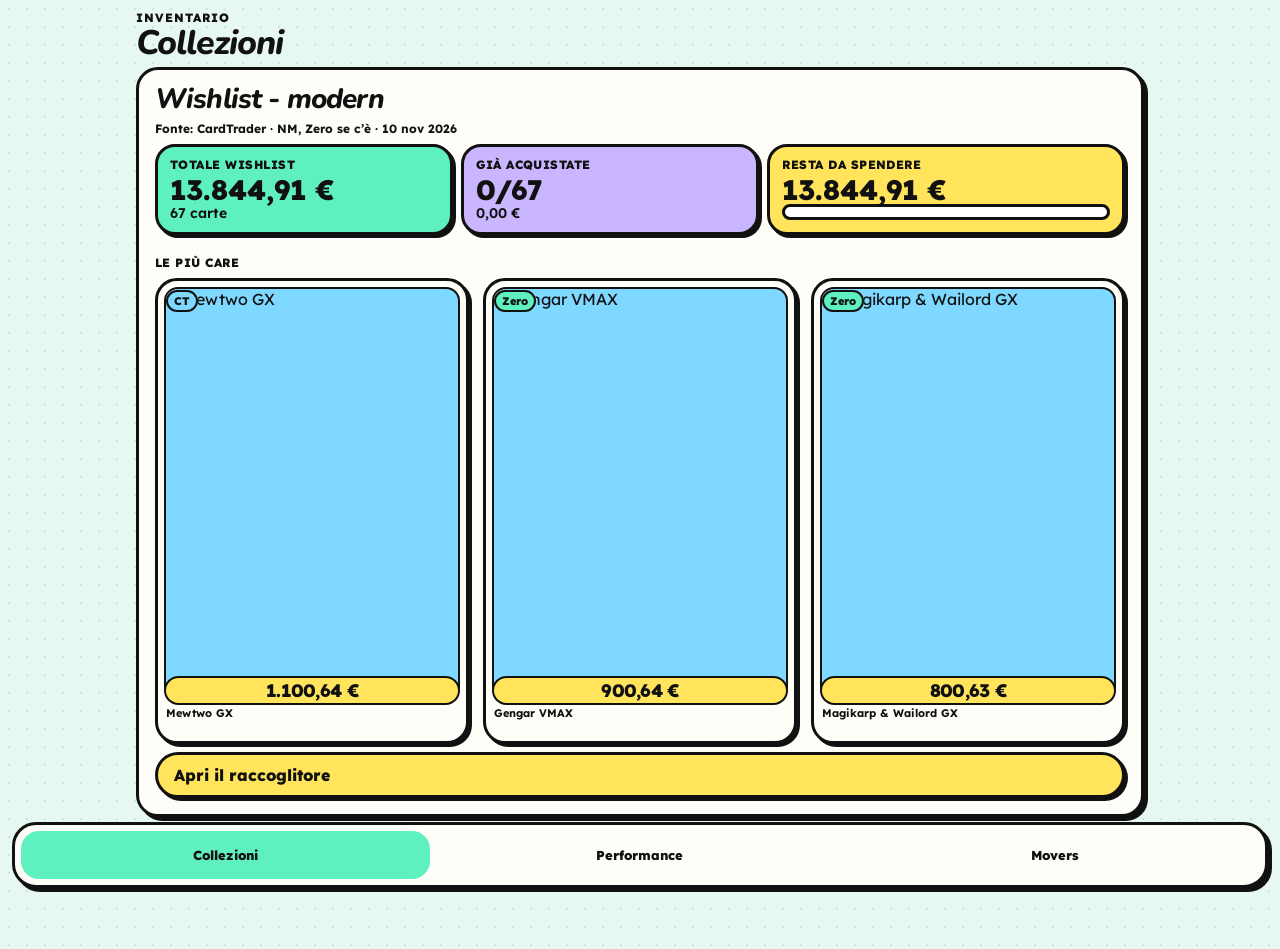
==== app/index.html @ b795e4b4 "Replace the app icon with a Poké Ball. The home-screen mark is a red-and-white ball with a black ban" ====
<!DOCTYPE html>
<html lang="it">
<head>
<meta charset="utf-8">
<meta name="viewport" content="width=device-width, initial-scale=1, viewport-fit=cover">
<meta name="theme-color" content="#e7f8f1">
<meta name="apple-mobile-web-app-capable" content="yes">
<meta name="mobile-web-app-capable" content="yes">
<meta name="apple-mobile-web-app-status-bar-style" content="default">
<meta name="apple-mobile-web-app-title" content="Wishlist">
<title>Wishlist – modern</title>
<link rel="manifest" href="manifest.webmanifest?v=2">
<link rel="icon" type="image/png" sizes="32x32" href="icons/favicon-32.png?v=2">
<link rel="apple-touch-icon" sizes="180x180" href="icons/apple-touch-icon.png?v=2">
<link rel="stylesheet" href="styles.css">
</head>
<body class="app-bg">
<header class="top">
  <p class="eyebrow" id="eyebrow">Collezione</p>
  <h1 id="title">Collezioni</h1>
</header>
<main id="view" class="view" aria-live="polite"></main>
<nav class="tabbar" aria-label="Sezioni">
  <a href="#/" data-tab="home">Collezioni</a>
  <a href="#/performance" data-tab="performance">Performance</a>
  <a href="#/movers" data-tab="movers">Movers</a>
</nav>
<script src="app.js"></script>
</body>
</html>
---- app/styles.css ----
@font-face { font-family: Lexend; font-style: normal; font-weight: 400; font-display: swap; src: url("fonts/lexend-400.woff2") format("woff2"); }
@font-face { font-family: Lexend; font-style: normal; font-weight: 600; font-display: swap; src: url("fonts/lexend-600.woff2") format("woff2"); }
@font-face { font-family: Lexend; font-style: normal; font-weight: 700; font-display: swap; src: url("fonts/lexend-700.woff2") format("woff2"); }
@font-face { font-family: Lexend; font-style: normal; font-weight: 800; font-display: swap; src: url("fonts/lexend-800.woff2") format("woff2"); }
@font-face { font-family: Nunito; font-style: italic; font-weight: 800; font-display: swap; src: url("fonts/nunito-800-italic.woff2") format("woff2"); }

:root {
  --ink: #111;
  --paper: #fffdf8;
  --bg: #e7f8f1;
  --mint: #5ff0c0;
  --lilac: #c9b6ff;
  --pink: #ff8fc7;
  --sun: #ffe45c;
  --sky: #7fd8ff;
  --lime: #c6f06a;
  --up: #0c6b32;
  --down: #a31d32;
  --line: 3px solid var(--ink);
  --shadow: 4px 4px 0 #111;
  --radius: 22px;
  --nav-h: 86px;
  color-scheme: light;
  font-family: Lexend, ui-sans-serif, system-ui, sans-serif;
  color: var(--ink);
  background: var(--bg);
}
* { box-sizing: border-box; }
html, body { margin: 0; min-height: 100%; }
body { padding-bottom: calc(var(--nav-h) + 18px); }
button, input { font: inherit; color: inherit; }
button { cursor: pointer; }
button:disabled { opacity: .45; cursor: default; }
:focus-visible { outline: 3px solid #111; outline-offset: 2px; }
a { color: inherit; }
img { max-width: 100%; display: block; }
.app-bg {
  background-color: var(--bg);
  background-image: radial-gradient(#c5eadb 1.15px, transparent 1.15px);
  background-size: 18px 18px;
}
.top { padding: 10px 16px 0; max-width: 1040px; margin: 0 auto; }
.eyebrow { margin: 0 0 2px; font-size: 12px; font-weight: 800; letter-spacing: .08em; text-transform: uppercase; }
h1, h2.card-name, .section-title, .offers h2, .empty strong, .collection h2, .perf h2 {
  font-family: Nunito, Lexend, sans-serif;
  font-style: italic;
  font-weight: 800;
  letter-spacing: -0.03em;
  line-height: .95;
}
h1 { margin: 0; font-size: 34px; }
.view { max-width: 1040px; margin: 0 auto; padding: 8px 16px 28px; }
.stamp { margin: 0; font-size: 12px; font-weight: 700; line-height: 1.3; }
.tabbar {
  position: fixed; left: 12px; right: 12px; bottom: 12px; z-index: 30;
  display: grid; grid-template-columns: repeat(3, 1fr); gap: 6px;
  padding: 6px;
  background: var(--paper);
  border: var(--line); border-radius: 24px;
  box-shadow: var(--shadow);
}
.tabbar a {
  min-height: 48px; display: flex; align-items: center; justify-content: center;
  text-decoration: none; text-align: center; border-radius: 18px;
  font-size: 13px; font-weight: 800; color: var(--ink);
}
.tabbar a.active { background: var(--mint); }
.chunk, .collection, .sleeve, .pricebox, .chart-card, .offer-row, .empty, .note, .perf, .contrib, .mover, .buybox {
  background: var(--paper);
  border: var(--line);
  border-radius: var(--radius);
  box-shadow: var(--shadow);
}
.list { display: grid; gap: 14px; }
.collection { display: grid; gap: 8px; padding: 16px; }
.collection h2 { margin: 0; font-size: 28px; }
.meta { margin: 0; font-size: 14px; font-weight: 600; }
.nums { font-variant-numeric: tabular-nums; }
.price, .big, .total, .chg, .basket b { font-variant-numeric: tabular-nums; }
.basket { display: grid; grid-template-columns: 1fr 1fr; gap: 8px; margin-bottom: 12px; }
.basket .stamp, .basket .tile.sun { grid-column: 1 / -1; }
.basket .tile { padding: 10px 12px; border: var(--line); border-radius: 20px; box-shadow: 3px 3px 0 #111; }
.basket .tile.mint { background: var(--mint); }
.basket .tile.lilac { background: var(--lilac); }
.basket .tile.sun { background: var(--sun); }
.basket .k { margin: 0; font-size: 12px; font-weight: 800; text-transform: uppercase; letter-spacing: .04em; }
.basket b { display: block; margin-top: 4px; font-size: 22px; font-weight: 800; line-height: 1; }
.bar { height: 16px; border: 3px solid #111; border-radius: 999px; background: #fff; overflow: hidden; }
.bar > span { display: block; height: 100%; background: var(--ink); }
.row { display: flex; gap: 8px; align-items: center; flex-wrap: wrap; }
.btn, .chip, .iconbtn {
  min-height: 44px; border: var(--line); border-radius: 999px;
  background: var(--sun); color: var(--ink);
  padding: 10px 16px; text-decoration: none; font-weight: 800; cursor: pointer;
  box-shadow: 3px 3px 0 #111;
}
.btn.ghost, .chip, .iconbtn { background: var(--paper); box-shadow: none; }
.chip.on, .iconbtn.on { background: var(--ink); color: var(--paper); }
.toolbar {
  position: sticky; top: 0; z-index: 8;
  display: flex; gap: 8px; align-items: center; flex-wrap: wrap;
  margin: 0 0 12px; padding: 8px 0 10px;
  background: rgba(231, 248, 241, .94);
}
.search {
  flex: 1 1 100%; min-height: 44px; min-width: 0;
  border: var(--line); background: var(--paper); border-radius: 999px;
  padding: 10px 14px; font-size: 16px;
}
.seg { display: flex; gap: 6px; width: 100%; }
.seg .chip { flex: 1; text-align: center; padding-left: 6px; padding-right: 6px; white-space: nowrap; font-size: 13px; }
.binder { background: var(--paper); border: var(--line); border-radius: 24px; padding: 8px 8px 12px; box-shadow: var(--shadow); position: relative; touch-action: pan-y; }
.holes { display: none; }
.grid { display: grid; grid-template-columns: repeat(3, 1fr); gap: 10px; }
.sleeve {
  position: relative; display: block; padding: 6px 6px 8px; text-decoration: none;
  min-width: 0; box-shadow: 3px 3px 0 #111;
}
.sleeve .art {
  aspect-ratio: 63 / 88; border-radius: 14px; background: var(--sky);
  border: 2px solid #111; display: grid; place-items: center; overflow: hidden;
}
.sleeve img, .hero img, .peek img { width: 100%; height: 100%; object-fit: contain; }
.sleeve .name {
  margin: 6px 2px 0; font-size: 11px; font-weight: 700; line-height: 1.2; min-height: 2.4em;
  display: -webkit-box; -webkit-line-clamp: 2; -webkit-box-orient: vertical; overflow: hidden;
}
.price-line {
  position: absolute; left: 6px; right: 6px; bottom: 36px; z-index: 2;
  display: flex; justify-content: center; align-items: center;
  background: var(--sun); border: 2px solid #111; border-radius: 999px; padding: 1px 4px;
}
.src-badge { position: absolute; top: 8px; left: 8px; z-index: 2; }
.sleeve .price { font-size: 11px; letter-spacing: -0.04em; white-space: nowrap; }
.price { font-size: 13px; font-weight: 800; letter-spacing: -0.03em; }
.sleeve.bought .art, .hero.bought { filter: grayscale(1); opacity: .72; }
.bought-badge {
  position: absolute; top: 8px; right: 8px; z-index: 2;
  background: var(--lime); border: 2px solid #111; border-radius: 999px;
  padding: 2px 6px; font-size: 12px; font-weight: 800;
}
.badge { font-size: 11px; font-weight: 800; border-radius: 999px; padding: 2px 6px; border: 2px solid #111; }
.badge.zero { background: var(--mint); }
.badge.ct { background: var(--sky); }
.badge.partial { background: var(--sun); }
.pager { display: flex; justify-content: space-between; align-items: center; gap: 8px; margin-bottom: 6px; }
.pager p { margin: 0; font-weight: 800; text-align: center; line-height: 1.15; }
.page-value {
  margin: 4px 2px 10px;
  padding: 8px 10px;
  background: #ffe45c;
  border: 3px solid #111;
  border-radius: 16px;
  box-shadow: 4px 4px 0 #111;
  text-align: center;
  font-size: 15px;
  font-weight: 800;
}
.top3 { display: grid; gap: 8px; }
.top3 .k { margin: 0; font-size: 12px; font-weight: 800; letter-spacing: .04em; text-transform: uppercase; }
.iconbtn { width: 44px; padding: 0; }
.arrows { display: none; }
.sheet { position: fixed; inset: 0; background: rgba(17, 17, 17, .45); z-index: 40; display: grid; align-items: end; }
.sheet form {
  background: var(--paper); border: var(--line); border-bottom: 0;
  border-radius: 24px 24px 0 0; padding: 16px 16px calc(16px + env(safe-area-inset-bottom));
  max-height: 86vh; overflow: auto; box-shadow: var(--shadow);
}
.sheet h3 { margin: 4px 0 12px; font-family: Nunito, Lexend, sans-serif; font-style: italic; font-weight: 800; font-size: 28px; }
fieldset { border: 0; padding: 0; margin: 0 0 14px; }
legend { font-weight: 800; margin-bottom: 8px; }
.checks { display: flex; flex-wrap: wrap; gap: 8px; }
.checks label { display: flex; gap: 6px; align-items: center; min-height: 44px; background: var(--bg); border: 2px solid #111; border-radius: 999px; padding: 6px 12px; font-size: 14px; font-weight: 700; }
.stage { display: grid; grid-template-columns: 44px 1fr 44px; align-items: center; gap: 6px; margin: 6px 0 12px; }
.peek, .hero {
  aspect-ratio: 63 / 88; border-radius: 18px; background: var(--paper);
  border: var(--line); display: grid; place-items: center; overflow: hidden;
}
.peek { opacity: .7; transform: scale(.9); cursor: pointer; background: var(--lilac); }
.hero { box-shadow: var(--shadow); }
.kicker { margin: 0 0 6px; font-weight: 700; }
.card-name { font-size: 34px; margin: 0 0 6px; }
.sub { margin: 0 0 14px; font-weight: 600; }
.dot { color: var(--ink); }
.pricebox, .buybox { padding: 16px; margin-bottom: 12px; }
.pricebox .label, .sidebox .label { margin: 0; font-size: 12px; letter-spacing: .06em; font-weight: 800; }
.big { font-size: 48px; margin: 6px 0; letter-spacing: -0.04em; line-height: 1; font-weight: 800; }
.delta { font-weight: 800; }
.delta.down, .chg.down { color: var(--down); }
.delta.up, .chg.up { color: var(--up); }
.quiet { margin: 6px 0 0; font-weight: 600; }
.pill { display: inline-block; background: var(--lime); border: 2px solid #111; border-radius: 999px; padding: 4px 10px; font-size: 13px; font-weight: 800; }
.ranges { display: flex; gap: 6px; overflow: auto; padding-bottom: 4px; }
.chart-card { padding: 12px 8px 8px; margin-top: 12px; }
.chart-card svg { width: 100%; height: auto; display: block; }
.legend { display: flex; gap: 12px; flex-wrap: wrap; font-size: 12px; font-weight: 700; padding: 4px 8px 8px; }
.swatch { width: 18px; height: 8px; border-radius: 4px; border: 2px solid #111; display: inline-block; margin-right: 6px; vertical-align: middle; background: var(--mint); }
.swatch.market { background: var(--paper); border-style: dashed; }
.note, .empty { padding: 16px; }
.empty { text-align: left; }
.empty strong { display: block; font-size: 26px; margin-bottom: 6px; }
.offers h2 { font-size: 32px; margin: 18px 0 4px; }
.offers h3 { font-size: 16px; margin: 14px 0 8px; font-weight: 800; }
.offer-list { display: grid; gap: 10px; }
.offer-row {
  display: grid; grid-template-columns: 1fr auto; gap: 10px; align-items: center;
  text-decoration: none; padding: 12px 14px; box-shadow: 3px 3px 0 #111;
}
.offer-row .who { font-weight: 800; }
.offer-row .meta { margin: 3px 0 0; font-size: 13px; font-weight: 600; }
.offer-row .price { font-size: 18px; position: static; background: none; border: 0; padding: 0; border-radius: 0; }
.cta-block { margin: 0 0 16px; }
.cta-search {
  display: flex; align-items: center; justify-content: center; min-height: 52px;
  width: 100%; padding: 14px 16px; background: var(--pink); color: var(--ink);
  text-align: center; text-decoration: none; border: var(--line); border-radius: 18px;
  box-shadow: var(--shadow); font-weight: 800;
}
.cta-hint { margin: 8px 4px 0; font-size: 13px; font-weight: 700; line-height: 1.35; text-align: center; }
.buybox label { display: grid; gap: 4px; font-weight: 800; font-size: 13px; margin-bottom: 8px; }
.buybox input { min-height: 44px; border: var(--line); border-radius: 14px; padding: 8px 12px; background: #fff; font-size: 16px; }
.mover, .contrib { display: grid; grid-template-columns: 54px 1fr auto; gap: 10px; align-items: center; padding: 10px; text-decoration: none; }
.mover img, .contrib img { width: 54px; height: 74px; object-fit: contain; background: var(--sky); border: 2px solid #111; border-radius: 10px; }
.chg { text-align: right; font-weight: 800; }
.section-title { font-size: 30px; margin: 18px 0 8px; }
.perf { padding: 16px; background: var(--lilac); }
.perf .label { margin: 0; font-size: 12px; font-weight: 800; letter-spacing: .08em; }
.perf h2 { margin: 6px 0; font-size: 32px; }
.perf .big { margin: 4px 0 8px; }
.skeleton { height: 92px; border: var(--line); border-radius: 22px; background: linear-gradient(90deg, #fff, var(--mint), #fff); background-size: 200% 100%; animation: shine 1.1s linear infinite; margin-bottom: 12px; }
@keyframes shine { to { background-position: -200% 0; } }
.fallback { font-family: Nunito, Lexend, sans-serif; font-style: italic; font-weight: 800; font-size: 28px; }
@media (min-width: 800px) {
  .grid { gap: 14px; }
  .sleeve .price { font-size: 18px; }
  .arrows { display: block; }
  .binder { padding: 18px 56px; }
  .arrows .iconbtn { position: absolute; top: 48%; }
  .arrows .prev { left: 8px; }
  .arrows .next { right: 8px; }
  .sheet { align-items: center; justify-items: center; }
  .sheet form { width: min(560px, 92vw); border: var(--line); border-radius: 24px; max-height: 80vh; }
  .home-grid { grid-template-columns: 1fr; }
  .basket { grid-template-columns: 1fr 1fr 1.2fr; }
  .basket .tile.sun { grid-column: auto; }
  .basket b { font-size: 28px; }
}
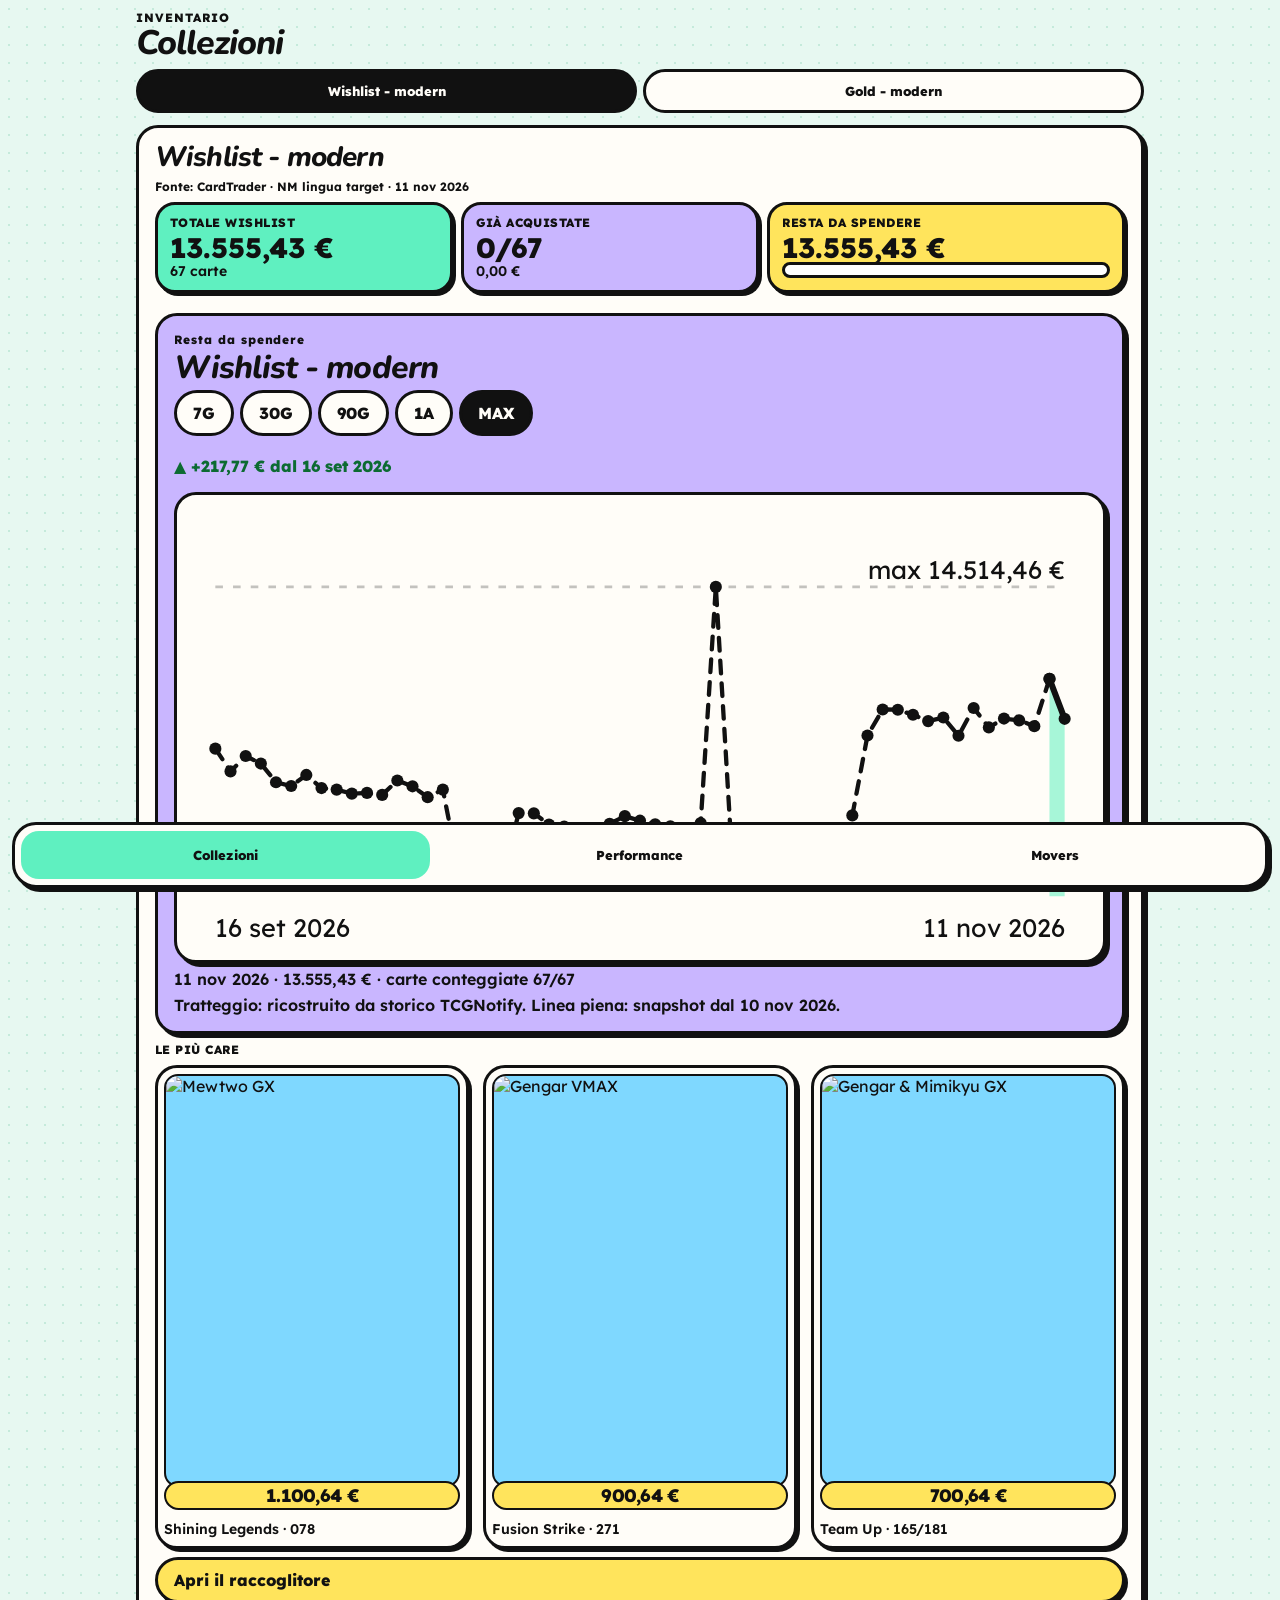
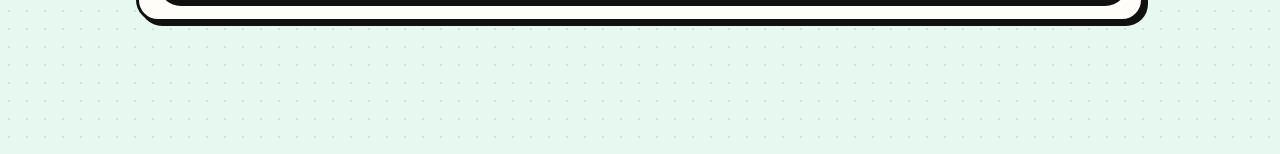
==== commit c453984d: "Add the Gold collection and its TCGNotify history. Gold tracks the nine Mega Hyper Rare cards with t" ====
--- a/app/index.html
+++ b/app/index.html
@@ -9,15 +9,16 @@
 <meta name="apple-mobile-web-app-status-bar-style" content="default">
 <meta name="apple-mobile-web-app-title" content="Wishlist">
 <title>Wishlist – modern</title>
-<link rel="manifest" href="manifest.webmanifest?v=2">
-<link rel="icon" type="image/png" sizes="32x32" href="icons/favicon-32.png?v=2">
-<link rel="apple-touch-icon" sizes="180x180" href="icons/apple-touch-icon.png?v=2">
+<link rel="manifest" href="manifest.webmanifest?v=3">
+<link rel="icon" type="image/png" sizes="32x32" href="icons/favicon-32.png?v=3">
+<link rel="apple-touch-icon" sizes="180x180" href="icons/apple-touch-icon.png?v=3">
 <link rel="stylesheet" href="styles.css">
 </head>
 <body class="app-bg">
 <header class="top">
   <p class="eyebrow" id="eyebrow">Collezione</p>
   <h1 id="title">Collezioni</h1>
+  <div class="seg collection-switch" id="collection-switch" role="tablist" aria-label="Collezione"></div>
 </header>
 <main id="view" class="view" aria-live="polite"></main>
 <nav class="tabbar" aria-label="Sezioni">
--- a/app/styles.css
+++ b/app/styles.css
@@ -40,6 +40,8 @@
   background-size: 18px 18px;
 }
 .top { padding: 10px 16px 0; max-width: 1040px; margin: 0 auto; }
+.collection-switch { margin: 10px 0 4px; }
+.collection-switch .chip { font-size: 12px; padding-left: 8px; padding-right: 8px; }
 .eyebrow { margin: 0 0 2px; font-size: 12px; font-weight: 800; letter-spacing: .08em; text-transform: uppercase; }
 h1, h2.card-name, .section-title, .offers h2, .empty strong, .collection h2, .perf h2 {
   font-family: Nunito, Lexend, sans-serif;
@@ -176,7 +178,8 @@
   aspect-ratio: 63 / 88; border-radius: 18px; background: var(--paper);
   border: var(--line); display: grid; place-items: center; overflow: hidden;
 }
-.peek { opacity: .7; transform: scale(.9); cursor: pointer; background: var(--lilac); }
+.peek { opacity: 1; cursor: pointer; background: var(--sun); min-height: 44px; border-radius: 16px; font-weight: 800; }
+.peek span { font-size: 13px; }
 .hero { box-shadow: var(--shadow); }
 .kicker { margin: 0 0 6px; font-weight: 700; }
 .card-name { font-size: 34px; margin: 0 0 6px; }
@@ -191,6 +194,20 @@
 .quiet { margin: 6px 0 0; font-weight: 600; }
 .pill { display: inline-block; background: var(--lime); border: 2px solid #111; border-radius: 999px; padding: 4px 10px; font-size: 13px; font-weight: 800; }
 .ranges { display: flex; gap: 6px; overflow: auto; padding-bottom: 4px; }
+.market-list { display: grid; gap: 10px; margin-bottom: 8px; }
+.market-row {
+  display: grid; grid-template-columns: 1fr auto; grid-template-areas: "who price" "meta price";
+  text-align: left; padding: 12px 14px; background: var(--paper);
+  border: var(--line); border-radius: 20px; box-shadow: 3px 3px 0 #111; min-height: 64px;
+}
+.market-row .who { grid-area: who; font-weight: 800; }
+.market-row .meta { grid-area: meta; }
+.market-row b { grid-area: price; align-self: center; font-size: 22px; }
+.market-row.on { background: var(--sun); }
+.statgrid, .hist-foot { display: grid; grid-template-columns: repeat(3, 1fr); gap: 8px; margin: 8px 0; }
+.statgrid p, .hist-foot p { margin: 0; padding: 8px; border: var(--line); border-radius: 14px; background: var(--paper); box-shadow: 3px 3px 0 #111; }
+.statgrid span, .hist-foot span { display: block; font-size: 11px; font-weight: 800; letter-spacing: .04em; }
+.statgrid b, .hist-foot b { font-size: 16px; }
 .chart-card { padding: 12px 8px 8px; margin-top: 12px; }
 .chart-card svg { width: 100%; height: auto; display: block; }
 .legend { display: flex; gap: 12px; flex-wrap: wrap; font-size: 12px; font-weight: 700; padding: 4px 8px 8px; }
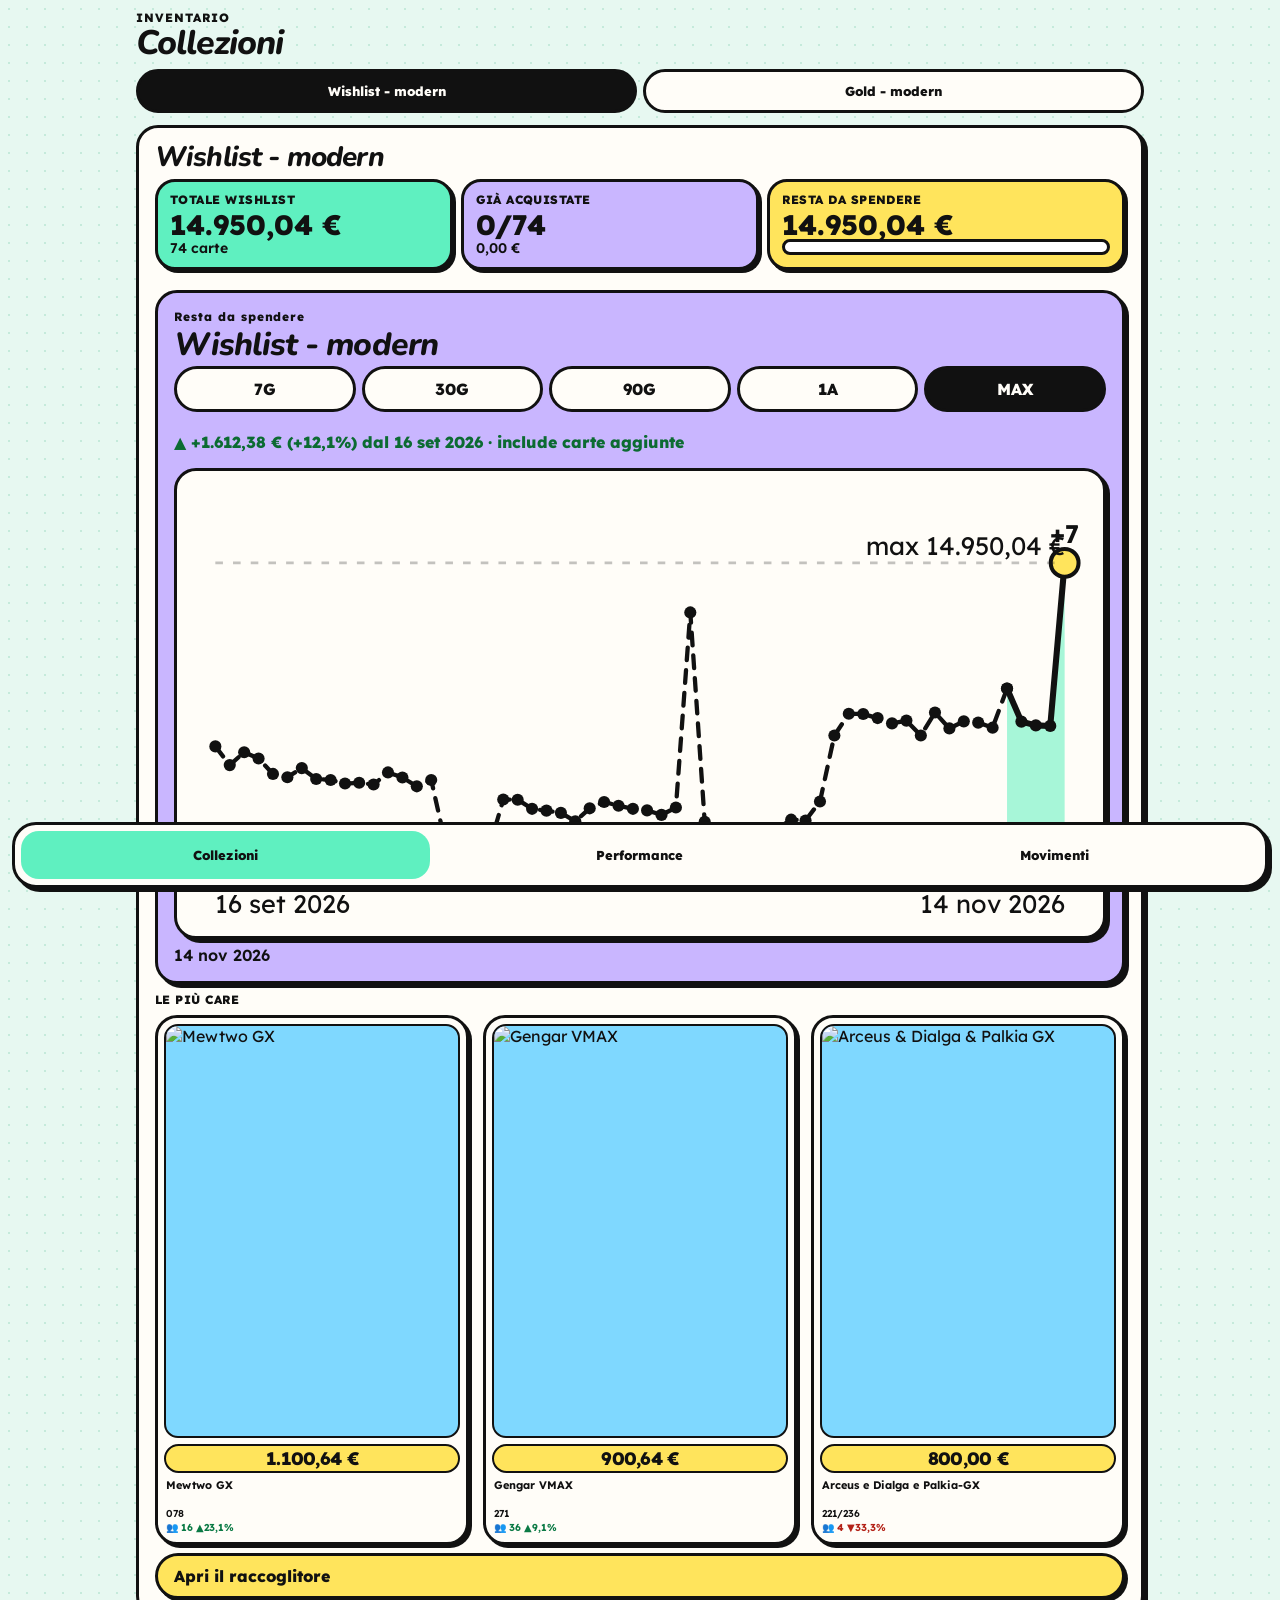
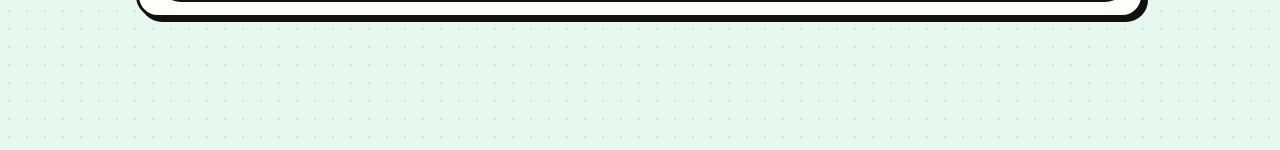
==== commit a70bf064: "Add 1G, 7G and 30G movers and a single binder chip row. Backfill the last 30 days of each card from " ====
--- a/app/index.html
+++ b/app/index.html
@@ -24,7 +24,7 @@
 <nav class="tabbar" aria-label="Sezioni">
   <a href="#/" data-tab="home">Collezioni</a>
   <a href="#/performance" data-tab="performance">Performance</a>
-  <a href="#/movers" data-tab="movers">Movers</a>
+  <a href="#/movers" data-tab="movers">Movimenti</a>
 </nav>
 <script src="app.js"></script>
 </body>
--- a/app/styles.css
+++ b/app/styles.css
@@ -111,6 +111,29 @@
 }
 .seg { display: flex; gap: 6px; width: 100%; }
 .seg .chip { flex: 1; text-align: center; padding-left: 6px; padding-right: 6px; white-space: nowrap; font-size: 13px; }
+.toolbar-switch { display: flex; justify-content: flex-end; width: 100%; }
+.sleeve-switch {
+  display: inline-flex; align-items: center; gap: 8px;
+  border: 0; background: transparent; padding: 0;
+  font-weight: 800; font-size: 13px;
+}
+.sleeve-switch .track {
+  width: 44px; height: 26px; border-radius: 999px; border: 2px solid #111;
+  background: #fff; position: relative; box-shadow: 2px 2px 0 #111;
+}
+.sleeve-switch.on .track { background: #5ff0c0; }
+.sleeve-switch .knob {
+  position: absolute; top: 2px; left: 2px; width: 18px; height: 18px;
+  border-radius: 50%; background: #111; transition: transform .15s ease;
+}
+.sleeve-switch.on .knob { transform: translateX(18px); }
+.chip-scroller {
+  display: flex; flex-wrap: nowrap; gap: 6px; width: 100%;
+  overflow-x: auto; -webkit-overflow-scrolling: touch;
+  scrollbar-width: none; padding: 2px 0;
+}
+.chip-scroller::-webkit-scrollbar { display: none; }
+.chip-scroller .chip { flex: 0 0 auto; font-size: 12px; min-height: 34px; padding: 6px 10px; }
 .binder { background: var(--paper); border: var(--line); border-radius: 24px; padding: 8px 8px 12px; box-shadow: var(--shadow); position: relative; touch-action: pan-y; }
 .holes { display: none; }
 .grid { display: grid; grid-template-columns: repeat(3, 1fr); gap: 10px; }
@@ -124,16 +147,29 @@
 }
 .sleeve img, .hero img, .peek img { width: 100%; height: 100%; object-fit: contain; }
 .sleeve .name {
-  margin: 6px 2px 0; font-size: 11px; font-weight: 700; line-height: 1.2; min-height: 2.4em;
-  display: -webkit-box; -webkit-line-clamp: 2; -webkit-box-orient: vertical; overflow: hidden;
-}
+  margin: 6px 2px 0; font-size: 11px; font-weight: 700; line-height: 1.25; min-height: 2.5em;
+  display: -webkit-box; -webkit-line-clamp: 2; -webkit-box-orient: vertical; overflow: hidden; overflow-wrap: anywhere;
+}
+.sleeve .meta.num { margin: 2px 2px 0; font-size: 10px; line-height: 1.2; white-space: nowrap; overflow: hidden; text-overflow: ellipsis; }
+.sleeve .pop-line { margin: 2px 2px 0; font-size: 10px; font-weight: 700; line-height: 1.2; white-space: nowrap; overflow: hidden; text-overflow: ellipsis; }
+.sleeve .pop-line.up { color: #0b7a45; }
+.sleeve .pop-line.down { color: #b42318; }
+.popbox { margin: 14px 0; }
 .price-line {
-  position: absolute; left: 6px; right: 6px; bottom: 36px; z-index: 2;
+  position: relative; margin-top: 6px;
   display: flex; justify-content: center; align-items: center;
   background: var(--sun); border: 2px solid #111; border-radius: 999px; padding: 1px 4px;
 }
 .src-badge { position: absolute; top: 8px; left: 8px; z-index: 2; }
 .sleeve .price { font-size: 11px; letter-spacing: -0.04em; white-space: nowrap; }
+.sleeve-compact .price { font-size: 12px; }
+.grid.rich { grid-template-columns: 1fr 1fr; align-items: start; }
+.sleeve-rich .name { font-size: 13px; min-height: 0; -webkit-line-clamp: 3; }
+.sleeve-rich .meta { margin: 2px 2px 0; font-size: 11px; line-height: 1.25; overflow-wrap: anywhere; }
+.sleeve-rich .src-label { margin: 4px 0 0; text-align: center; font-size: 10px; font-weight: 800; letter-spacing: .03em; text-transform: uppercase; }
+.sleeve-rich .delta { margin: 4px 0 0; font-size: 12px; }
+.sleeve-rich .owned { margin: 4px 0 0; font-size: 11px; font-weight: 800; }
+.sleeve-rich .pop-line { white-space: normal; }
 .price { font-size: 13px; font-weight: 800; letter-spacing: -0.03em; }
 .sleeve.bought .art, .hero.bought { filter: grayscale(1); opacity: .72; }
 .bought-badge {
@@ -262,3 +298,6 @@
   .basket .tile.sun { grid-column: auto; }
   .basket b { font-size: 28px; }
 }
+
+.perf .ranges { display: grid; grid-template-columns: repeat(5, minmax(0, 1fr)); gap: 6px; }
+.perf .ranges .chip { min-width: 0; padding-left: 0; padding-right: 0; text-align: center; }
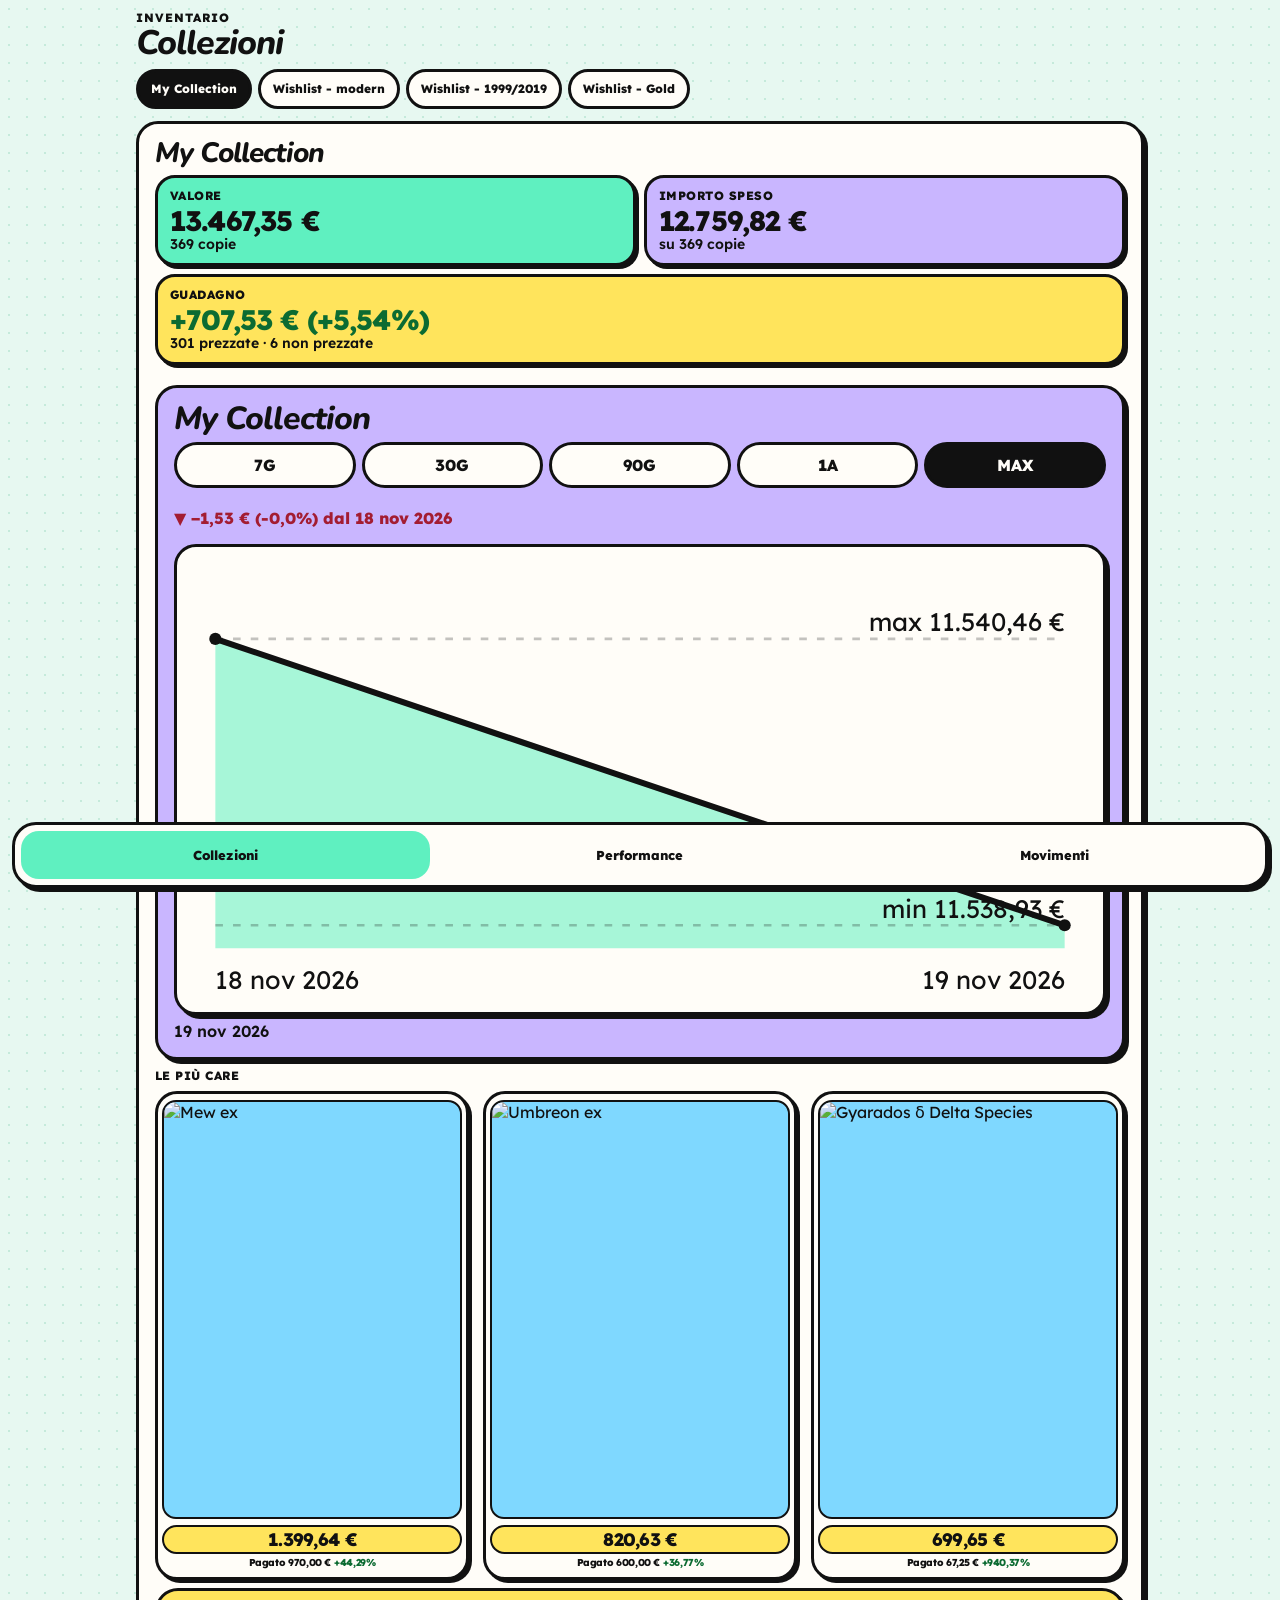
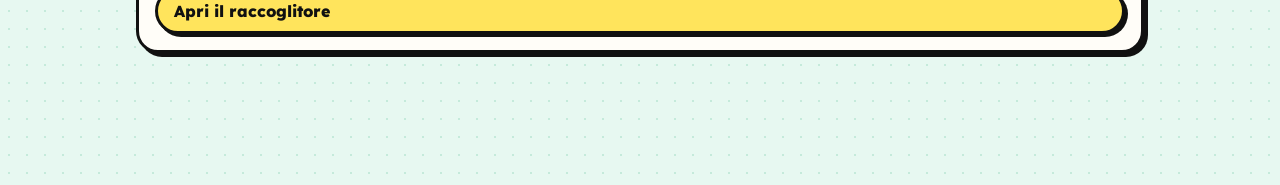
==== commit 23982aed: "Forza il ricaricamento di stile e script sull'iPhone. styles.css e app.js hanno ?v=20261120-2, così " ====
--- a/app/index.html
+++ b/app/index.html
@@ -12,7 +12,7 @@
 <link rel="manifest" href="manifest.webmanifest?v=3">
 <link rel="icon" type="image/png" sizes="32x32" href="icons/favicon-32.png?v=3">
 <link rel="apple-touch-icon" sizes="180x180" href="icons/apple-touch-icon.png?v=3">
-<link rel="stylesheet" href="styles.css">
+<link rel="stylesheet" href="styles.css?v=20261120-2">
 </head>
 <body class="app-bg">
 <header class="top">
@@ -26,6 +26,6 @@
   <a href="#/performance" data-tab="performance">Performance</a>
   <a href="#/movers" data-tab="movers">Movimenti</a>
 </nav>
-<script src="app.js"></script>
+<script src="app.js?v=20261120-2"></script>
 </body>
 </html>
--- a/app/styles.css
+++ b/app/styles.css
@@ -41,7 +41,6 @@
 }
 .top { padding: 10px 16px 0; max-width: 1040px; margin: 0 auto; }
 .collection-switch { margin: 10px 0 4px; }
-.collection-switch .chip { font-size: 12px; padding-left: 8px; padding-right: 8px; }
 .eyebrow { margin: 0 0 2px; font-size: 12px; font-weight: 800; letter-spacing: .08em; text-transform: uppercase; }
 h1, h2.card-name, .section-title, .offers h2, .empty strong, .collection h2, .perf h2 {
   font-family: Nunito, Lexend, sans-serif;
@@ -111,6 +110,21 @@
 }
 .seg { display: flex; gap: 6px; width: 100%; }
 .seg .chip { flex: 1; text-align: center; padding-left: 6px; padding-right: 6px; white-space: nowrap; font-size: 13px; }
+.seg.collection-switch {
+  flex-wrap: nowrap;
+  overflow-x: auto;
+  -webkit-overflow-scrolling: touch;
+  scrollbar-width: none;
+}
+.seg.collection-switch::-webkit-scrollbar { height: 0; display: none; }
+.seg.collection-switch .chip {
+  flex: 0 0 auto;
+  white-space: nowrap;
+  font-size: 12px;
+  line-height: 1.2;
+  min-height: 40px;
+  padding: 8px 12px;
+}
 .toolbar-switch { display: flex; justify-content: flex-end; width: 100%; }
 .sleeve-switch {
   display: inline-flex; align-items: center; gap: 8px;
@@ -157,8 +171,88 @@
 .popbox { margin: 14px 0; }
 .price-line {
   position: relative; margin-top: 6px;
-  display: flex; justify-content: center; align-items: center;
+  display: flex; justify-content: center; align-items: center; gap: 4px;
   background: var(--sun); border: 2px solid #111; border-radius: 999px; padding: 1px 4px;
+}
+.marks { display: flex; gap: 3px; justify-content: center; flex-wrap: wrap; margin: 4px 0 0; }
+.marks .cond, .price-line .cond {
+  font-size: 9px; font-weight: 800; letter-spacing: .02em;
+  background: #111; color: #fff; border-radius: 999px; padding: 1px 4px;
+}
+.cond.psa { background: #5b4bdb; }
+.cond.fallback { background: #a31d32; }
+.cond.lang { background: #0c6b32; }
+.set-list { display: grid; gap: 8px; min-width: 0; }
+.set-block { min-width: 0; max-width: 100%; }
+.set-row {
+  display: grid; grid-template-columns: 72px minmax(0, 1fr) auto auto; gap: 10px; align-items: center;
+  width: 100%; margin: 0; font: inherit; color: inherit; text-align: left; cursor: pointer;
+  background: var(--paper); border: var(--line); border-radius: 18px; padding: 8px 10px;
+}
+.set-row[aria-expanded="true"] { border-radius: 18px 18px 8px 8px; }
+.set-copy { min-width: 0; }
+.set-copy .meta { display: block; }
+.set-chevron {
+  width: 22px; justify-self: end; font-size: 22px; font-weight: 800; line-height: 1;
+  transition: transform .15s ease;
+}
+.set-row[aria-expanded="true"] .set-chevron { transform: rotate(90deg); }
+.set-strip {
+  display: flex;
+  overflow-x: auto;
+  -webkit-overflow-scrolling: touch;
+  gap: 8px;
+  max-width: 100%;
+  margin-top: -6px;
+  padding: 12px 8px 8px;
+  border: var(--line); border-top: 0; border-radius: 0 0 18px 18px;
+  background: #fff;
+  overscroll-behavior-x: contain;
+}
+.set-card {
+  flex: 0 0 76px; width: 76px; display: block; text-decoration: none;
+}
+.set-card img, .set-card-fallback {
+  width: 76px; height: 106px; display: block; object-fit: contain;
+  border-radius: 12px; border: 2px solid #111; background: var(--sky);
+}
+.set-logo { width: 72px; height: 36px; object-fit: contain; }
+.set-badge {
+  width: 72px; height: 36px; display: grid; place-items: center;
+  border: 2px solid #111; border-radius: 10px; font-size: 11px; font-weight: 800;
+  background: var(--sun);
+}
+.basket.owned-basket { grid-template-columns: 1fr 1fr; }
+.basket.owned-basket .tile.sun { grid-column: 1 / -1; }
+.basket.owned-basket b { letter-spacing: -0.03em; overflow-wrap: anywhere; }
+.basket.owned-basket .gain-figure.up { color: var(--up); }
+.basket.owned-basket .gain-figure.down { color: var(--down); }
+.paid-line {
+  margin: 3px 0 0; font-size: 9px; font-weight: 800; line-height: 1.25;
+  text-align: center; overflow-wrap: anywhere;
+}
+.owned-tile { padding-left: 4px; padding-right: 4px; min-width: 0; }
+.owned-tile .price-line { max-width: 100%; overflow: hidden; }
+.owned-tile .price { font-size: 11px; }
+.owned-tile .paid-line {
+  display: flex; justify-content: center; align-items: baseline; gap: 3px;
+  max-width: 100%; margin: 3px 0 0; font-size: 10px; line-height: 1.15;
+  letter-spacing: -0.04em; white-space: nowrap; overflow: hidden;
+}
+.owned-tile .paid-line.wrap { white-space: normal; flex-wrap: wrap; overflow: visible; }
+.paid-line.muted, .paid-missing { color: #5c564e; font-weight: 700; }
+.paid-detail { margin: 4px 0 0; font-size: 16px; font-weight: 800; }
+.paid-detail .k { margin-right: 6px; font-size: 12px; letter-spacing: .04em; }
+.set-controls { display: flex; flex-wrap: wrap; gap: 8px; align-items: center; margin: 0 0 10px; }
+.set-sort { display: flex; gap: 6px; }
+.set-year { display: flex; align-items: center; gap: 8px; font-size: 13px; font-weight: 800; }
+.set-year select {
+  min-height: 40px; border: 3px solid #111; border-radius: 999px;
+  background: #fff; padding: 0 12px; font: inherit; font-weight: 800;
+}
+@media (max-width: 420px) {
+  .set-year { flex: 1 1 100%; }
+  .set-year select { flex: 1; min-width: 0; width: 100%; }
 }
 .src-badge { position: absolute; top: 8px; left: 8px; z-index: 2; }
 .sleeve .price { font-size: 11px; letter-spacing: -0.04em; white-space: nowrap; }
@@ -278,7 +372,7 @@
 .section-title { font-size: 30px; margin: 18px 0 8px; }
 .perf { padding: 16px; background: var(--lilac); }
 .perf .label { margin: 0; font-size: 12px; font-weight: 800; letter-spacing: .08em; }
-.perf h2 { margin: 6px 0; font-size: 32px; }
+.perf h2 { margin: 0 0 8px; font-size: 32px; }
 .perf .big { margin: 4px 0 8px; }
 .skeleton { height: 92px; border: var(--line); border-radius: 22px; background: linear-gradient(90deg, #fff, var(--mint), #fff); background-size: 200% 100%; animation: shine 1.1s linear infinite; margin-bottom: 12px; }
 @keyframes shine { to { background-position: -200% 0; } }
@@ -297,6 +391,9 @@
   .basket { grid-template-columns: 1fr 1fr 1.2fr; }
   .basket .tile.sun { grid-column: auto; }
   .basket b { font-size: 28px; }
+  .basket.owned-basket { grid-template-columns: 1fr 1fr; }
+  .basket.owned-basket .tile.sun { grid-column: 1 / -1; }
+  .basket.owned-basket b { font-size: 28px; }
 }
 
 .perf .ranges { display: grid; grid-template-columns: repeat(5, minmax(0, 1fr)); gap: 6px; }
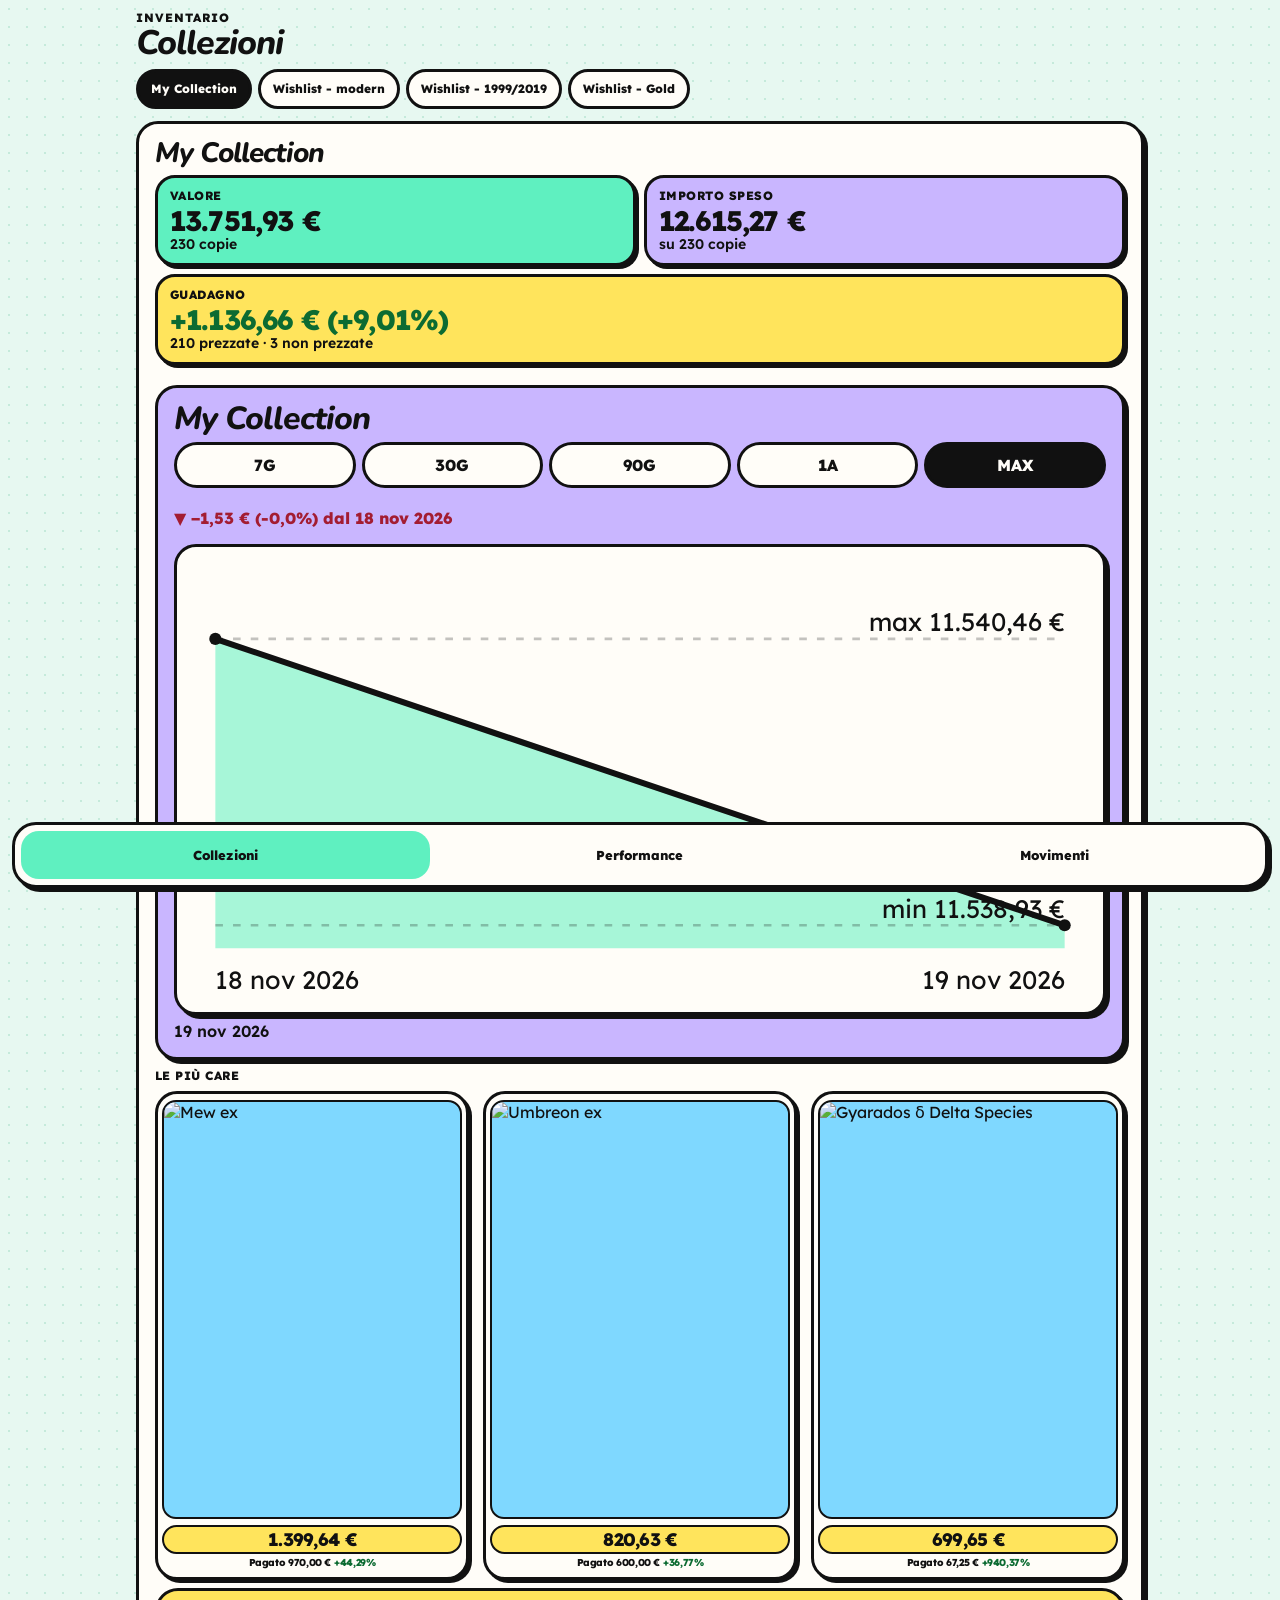
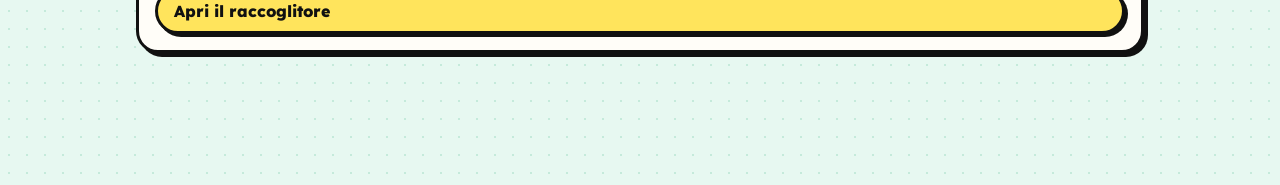
==== commit d0f301c7: "Toglie da My Collection le carte sotto 1 €. Restano 213 righe e 230 copie. Tre carte senza mercato u" ====
--- a/app/index.html
+++ b/app/index.html
@@ -12,7 +12,7 @@
 <link rel="manifest" href="manifest.webmanifest?v=3">
 <link rel="icon" type="image/png" sizes="32x32" href="icons/favicon-32.png?v=3">
 <link rel="apple-touch-icon" sizes="180x180" href="icons/apple-touch-icon.png?v=3">
-<link rel="stylesheet" href="styles.css?v=20261120-2">
+<link rel="stylesheet" href="styles.css?v=20261120-3">
 </head>
 <body class="app-bg">
 <header class="top">
@@ -26,6 +26,6 @@
   <a href="#/performance" data-tab="performance">Performance</a>
   <a href="#/movers" data-tab="movers">Movimenti</a>
 </nav>
-<script src="app.js?v=20261120-2"></script>
+<script src="app.js?v=20261120-3"></script>
 </body>
 </html>
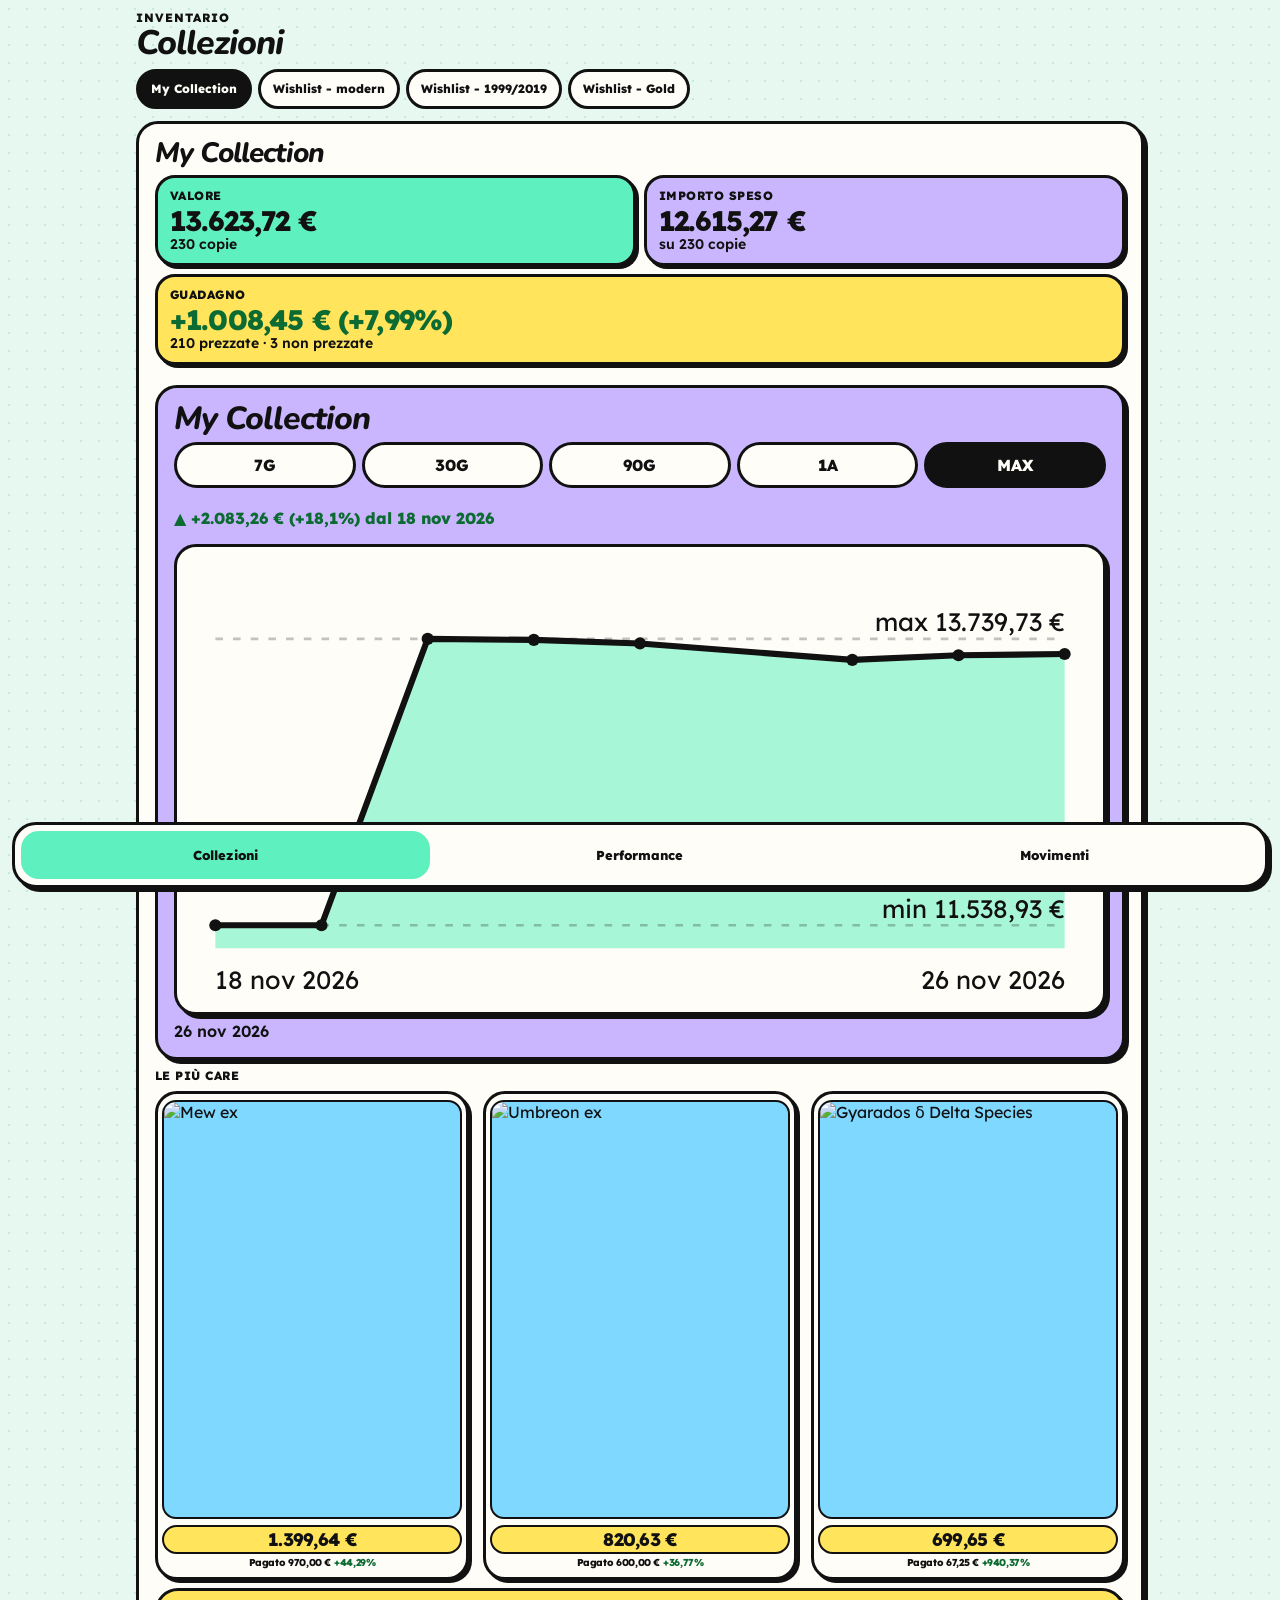
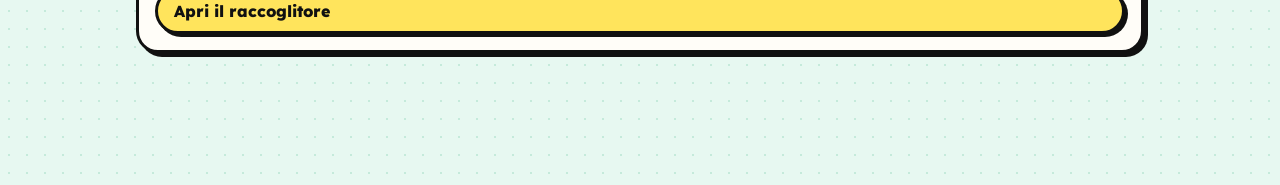
==== commit 165f7d47: "Aggiunge il Pikachu 172/151 cinese, raw e PSA 10. Due carte 151C in Wishlist - modern, con prezzo di" ====
--- a/app/index.html
+++ b/app/index.html
@@ -12,7 +12,7 @@
 <link rel="manifest" href="manifest.webmanifest?v=3">
 <link rel="icon" type="image/png" sizes="32x32" href="icons/favicon-32.png?v=3">
 <link rel="apple-touch-icon" sizes="180x180" href="icons/apple-touch-icon.png?v=3">
-<link rel="stylesheet" href="styles.css?v=20261120-3">
+<link rel="stylesheet" href="styles.css?v=20261126-1">
 </head>
 <body class="app-bg">
 <header class="top">
@@ -26,6 +26,6 @@
   <a href="#/performance" data-tab="performance">Performance</a>
   <a href="#/movers" data-tab="movers">Movimenti</a>
 </nav>
-<script src="app.js?v=20261120-3"></script>
+<script src="app.js?v=20261126-1"></script>
 </body>
 </html>
